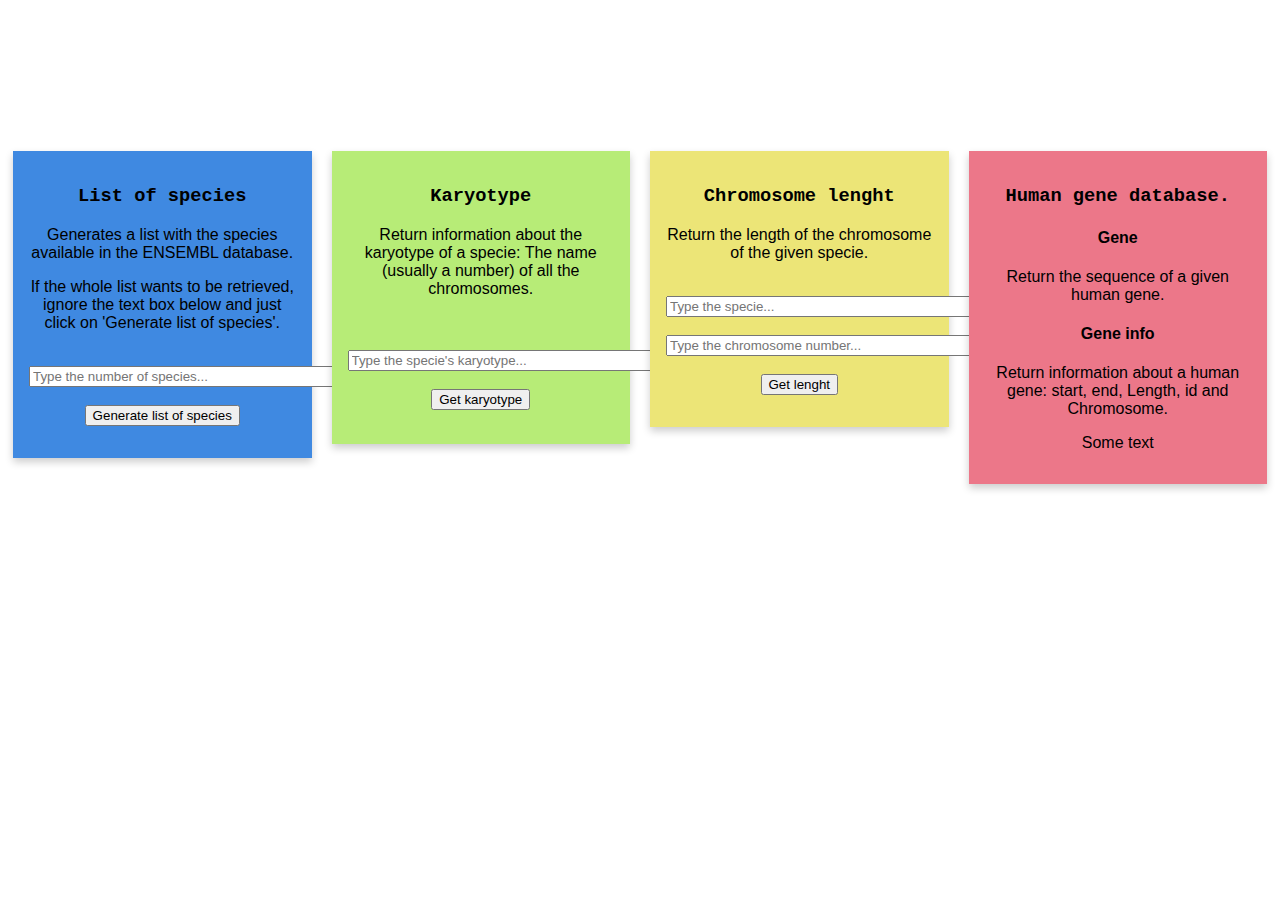
==== index.html @ e947f932 "Main page" ====
<!DOCTYPE html>
<html>
<head>
<meta name="viewport" content="width=device-width, initial-scale=1">
  <title>Data Retriever</title>
<style>
* {
  box-sizing: border-box;
}

html {
  background: url(https://wallpaperplay.com/walls/full/3/7/a/37709.jpg) no-repeat center center fixed;
  -webkit-background-size: cover;
  -moz-background-size: cover;
  -o-background-size: cover;
  background-size: cover;
}

body, html {
  font-family: Helvetica;
}

.column {
  float: left;
  width: 25%;
  padding: 0 10px;
}

.row {margin: 0 -5px;}

.row:after {
  content: "";
  display: table;
  clear: both;
}

@media screen and (max-width: 600px) {
  .column {
    width: 100%;
    display: block;
    margin-bottom: 20px;
  }
}

.card1:hover {
  box-shadow: 0 8px 16px 0 rgba(0,0,0,0.2);
}

.card1{
  box-shadow: 0 4px 8px 0 rgba(0, 0, 0, 0.2);
  padding: 16px;
  text-align: center;
  background-color: #3F89E1;
}
.card3{
  box-shadow: 0 4px 8px 0 rgba(0, 0, 0, 0.2);
  padding: 16px;
  text-align: center;
  background-color: #ECE577;
}
.card2{
  box-shadow: 0 4px 8px 0 rgba(0, 0, 0, 0.2);
  padding: 16px;
  text-align: center;
  background-color: #B7EC77;
}
.card4{
  box-shadow: 0 4px 8px 0 rgba(0, 0, 0, 0.2);
  padding: 16px;
  text-align: center;
  background-color: #EC7789;
}

h3 {
  font-family: courier;
  }

fieldset { border:2px solid #BEEDF5 }

</style>
</head>
<body>


<h1  style="color:white;font-size:250%;text-align:center;font-family:courier;font-weight:bold">ENSEMBL DATA RETRIEVER</h1>
<p style="color:white;font-size:100%;text-align:center;">Retrieve data from the Ensembl web database.</p>
</br>
<div class="row">
  <div class="column">
    <div class="card1">
      <h3>List of species</h3>
      <p>Generates a list with the species available in the ENSEMBL database.</p>
      <p>If the whole list wants to be retrieved, ignore the text box below and just click on 'Generate list of species'.</p>
      <p>
          <form action="listSpecies" method="get">
            <br><input type="search" name="limit" size="40" placeholder="Type the number of species..."/></br>
            <br><input type="submit" name="listSpecies" value="Generate list of species"/></br>
          </form>
      </p>
    </div>
  </div>

  <div class="column">
    <div class="card2">
      <h3>Karyotype</h3>
      <p>Return information about the karyotype of a specie: The name (usually a number) of all the chromosomes.</p><br>
        <form action="karyotype" method="get">
            <br><input type="search" name="limit" size="40" placeholder="Type the specie's karyotype..."/></br>
            <br><input type="submit" name="getkaryo" value="Get karyotype"/></br>
            </br>
          </form>
    </div>
  </div>

  <div class="column">
    <div class="card3">
      <h3>Chromosome lenght</h3>
      <p>Return the length of the chromosome of the given specie.</p>
      <p>
        <form action="chromosomeLength" method="get">
            <br><input type="search" name="limit" size="40" placeholder="Type the specie..."/></br>
            <br><input type="search" name="limit" size="40" placeholder="Type the chromosome number..."/></br>
            <br><input type="submit" name="getlenght" value="Get lenght"/></br>
          </form>
      </p>
    </div>
  </div>

  <div class="column">
    <div class="card4">
      <h3>Human gene database.</h3>
        <h4 font-weight="bold">Gene</h4>
        <p>Return the sequence of a given human gene.</p>
        <h4>Gene info</h4>
        <p>Return information about a human gene: start, end, Length, id and Chromosome.</p>
      <p>Some text</p>
    </div>
  </div>
</div>

</body>
</html>
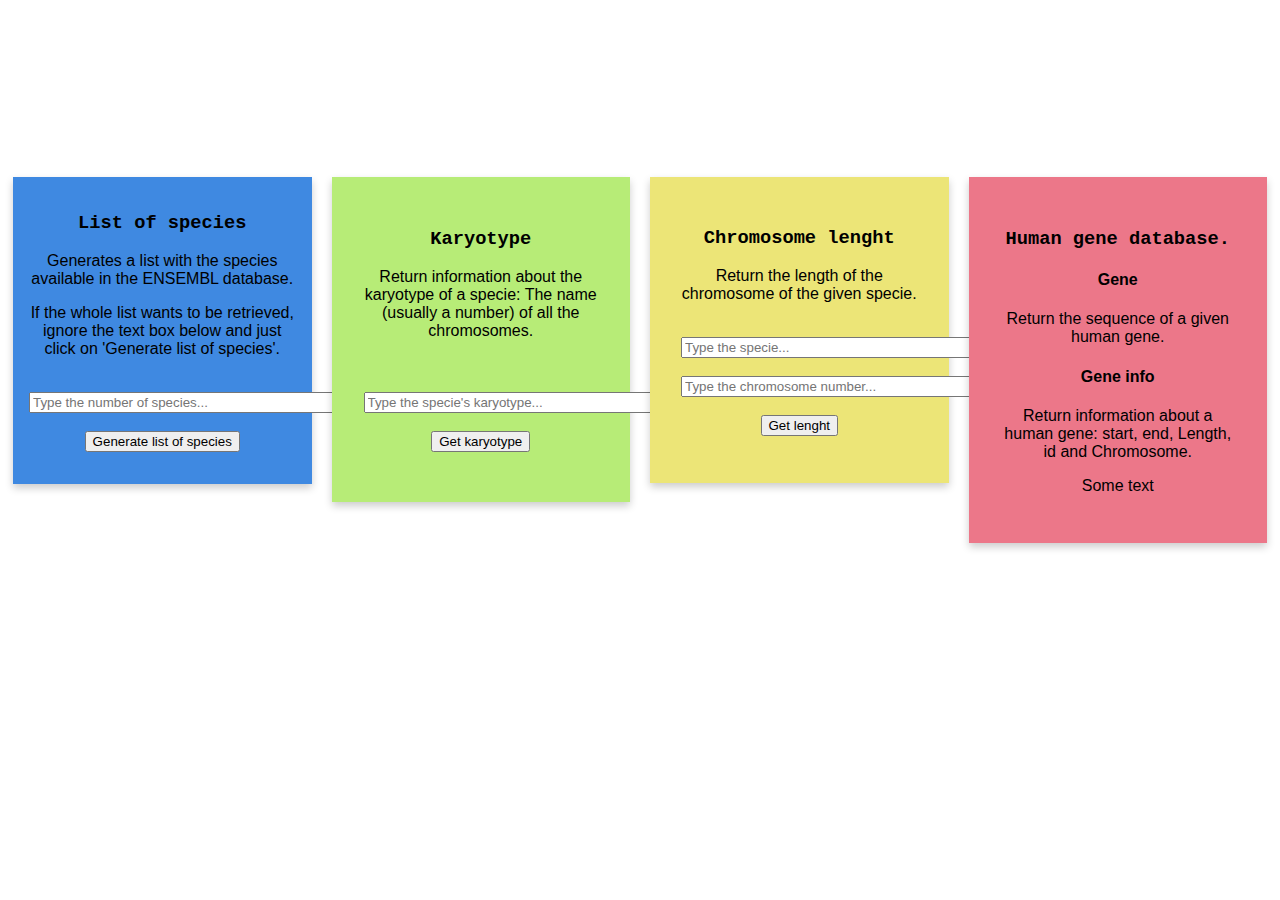
==== commit 6f788458: "Minor updates" ====
--- a/index.html
+++ b/index.html
@@ -9,7 +9,7 @@
 }
 
 html {
-  background: url(https://wallpaperplay.com/walls/full/3/7/a/37709.jpg) no-repeat center center fixed;
+  background: url(https://i.imgur.com/x1ENyh8.jpg) no-repeat center center fixed;
   -webkit-background-size: cover;
   -moz-background-size: cover;
   -o-background-size: cover;
@@ -54,19 +54,19 @@
 }
 .card3{
   box-shadow: 0 4px 8px 0 rgba(0, 0, 0, 0.2);
-  padding: 16px;
+  padding: 31px;
   text-align: center;
   background-color: #ECE577;
 }
 .card2{
   box-shadow: 0 4px 8px 0 rgba(0, 0, 0, 0.2);
-  padding: 16px;
+  padding: 32px;
   text-align: center;
   background-color: #B7EC77;
 }
 .card4{
   box-shadow: 0 4px 8px 0 rgba(0, 0, 0, 0.2);
-  padding: 16px;
+  padding: 32px;
   text-align: center;
   background-color: #EC7789;
 }
@@ -75,14 +75,13 @@
   font-family: courier;
   }
 
-fieldset { border:2px solid #BEEDF5 }
+
 
 </style>
 </head>
 <body>
 
-
-<h1  style="color:white;font-size:250%;text-align:center;font-family:courier;font-weight:bold">ENSEMBL DATA RETRIEVER</h1>
+<p style="color:white;font-size:250%;text-align:center;font-family:courier">ENSEMBL DATA RETRIEVER</p>
 <p style="color:white;font-size:100%;text-align:center;">Retrieve data from the Ensembl web database.</p>
 </br>
 <div class="row">
@@ -94,7 +93,7 @@
       <p>
           <form action="listSpecies" method="get">
             <br><input type="search" name="limit" size="40" placeholder="Type the number of species..."/></br>
-            <br><input type="submit" name="listSpecies" value="Generate list of species"/></br>
+            <br><input type="submit" value="Generate list of species"/></br>
           </form>
       </p>
     </div>
@@ -105,8 +104,8 @@
       <h3>Karyotype</h3>
       <p>Return information about the karyotype of a specie: The name (usually a number) of all the chromosomes.</p><br>
         <form action="karyotype" method="get">
-            <br><input type="search" name="limit" size="40" placeholder="Type the specie's karyotype..."/></br>
-            <br><input type="submit" name="getkaryo" value="Get karyotype"/></br>
+            <br><input required="required" type="search" name="specie" size="40" placeholder="Type the specie's karyotype..."/></br>
+            <br><input type="submit" value="Get karyotype"/></br>
             </br>
           </form>
     </div>
@@ -139,4 +138,4 @@
 </div>
 
 </body>
-</html>
+</html>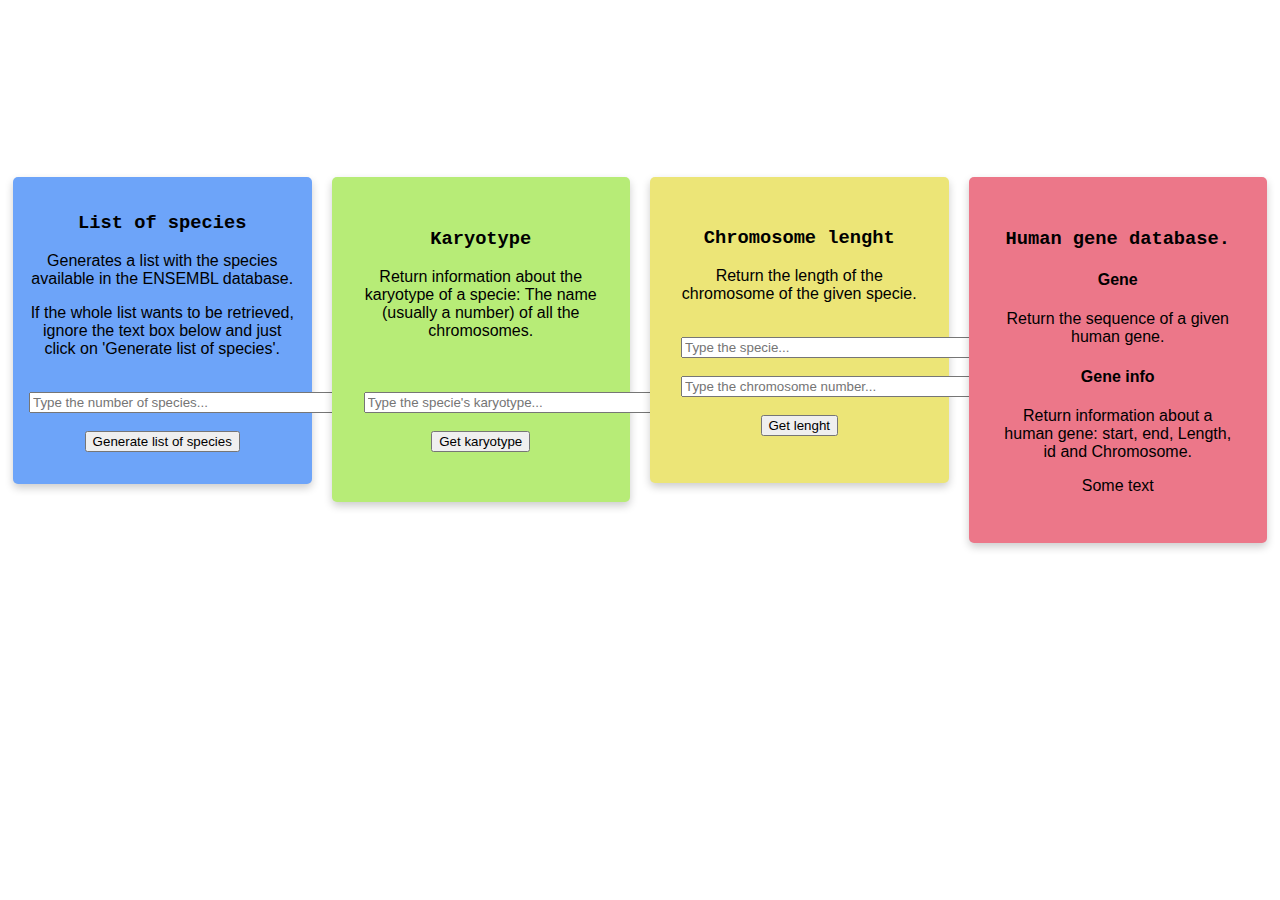
==== commit b7df3b5f: "Updates in design and added lenght in server." ====
--- a/index.html
+++ b/index.html
@@ -48,24 +48,28 @@
 
 .card1{
   box-shadow: 0 4px 8px 0 rgba(0, 0, 0, 0.2);
+  border-radius: 5px;
   padding: 16px;
   text-align: center;
-  background-color: #3F89E1;
+  background-color: #6da4f9;
 }
 .card3{
   box-shadow: 0 4px 8px 0 rgba(0, 0, 0, 0.2);
+  border-radius: 5px;
   padding: 31px;
   text-align: center;
   background-color: #ECE577;
 }
 .card2{
   box-shadow: 0 4px 8px 0 rgba(0, 0, 0, 0.2);
+  border-radius: 5px;
   padding: 32px;
   text-align: center;
   background-color: #B7EC77;
 }
 .card4{
   box-shadow: 0 4px 8px 0 rgba(0, 0, 0, 0.2);
+  border-radius: 5px;
   padding: 32px;
   text-align: center;
   background-color: #EC7789;
@@ -74,8 +78,6 @@
 h3 {
   font-family: courier;
   }
-
-
 
 </style>
 </head>
@@ -104,7 +106,7 @@
       <h3>Karyotype</h3>
       <p>Return information about the karyotype of a specie: The name (usually a number) of all the chromosomes.</p><br>
         <form action="karyotype" method="get">
-            <br><input required="required" type="search" name="specie" size="40" placeholder="Type the specie's karyotype..."/></br>
+            <br><input required type="search" name="specie" size="40" placeholder="Type the specie's karyotype..."/></br>
             <br><input type="submit" value="Get karyotype"/></br>
             </br>
           </form>
@@ -117,9 +119,9 @@
       <p>Return the length of the chromosome of the given specie.</p>
       <p>
         <form action="chromosomeLength" method="get">
-            <br><input type="search" name="limit" size="40" placeholder="Type the specie..."/></br>
-            <br><input type="search" name="limit" size="40" placeholder="Type the chromosome number..."/></br>
-            <br><input type="submit" name="getlenght" value="Get lenght"/></br>
+            <br><input required type="search" name="specie" size="40" placeholder="Type the specie..."/></br>
+            <br><input required type="search" name="chromosome" size="40" placeholder="Type the chromosome number..."/></br>
+            <br><input type="submit" value="Get lenght"/></br>
           </form>
       </p>
     </div>
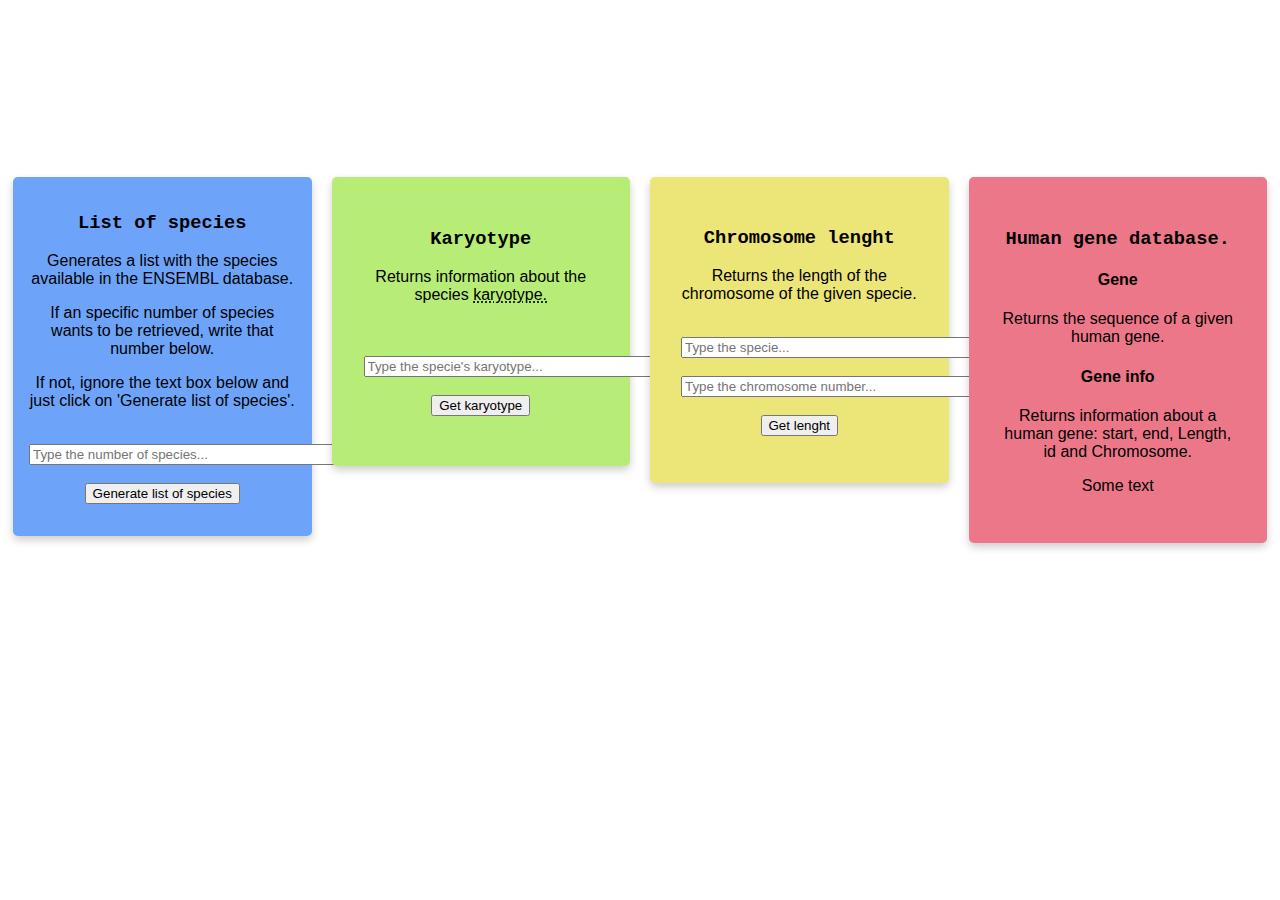
==== commit 4f82e3c5: "Minor updates" ====
--- a/index.html
+++ b/index.html
@@ -91,7 +91,8 @@
     <div class="card1">
       <h3>List of species</h3>
       <p>Generates a list with the species available in the ENSEMBL database.</p>
-      <p>If the whole list wants to be retrieved, ignore the text box below and just click on 'Generate list of species'.</p>
+      <p>If an specific number of species wants to be retrieved, write that number below.</p>
+      <p>If not, ignore the text box below and just click on 'Generate list of species'.</p>
       <p>
           <form action="listSpecies" method="get">
             <br><input type="search" name="limit" size="40" placeholder="Type the number of species..."/></br>
@@ -104,7 +105,7 @@
   <div class="column">
     <div class="card2">
       <h3>Karyotype</h3>
-      <p>Return information about the karyotype of a specie: The name (usually a number) of all the chromosomes.</p><br>
+      <p>Returns information about the species <acronym title="Number and visual appearance of the chromosomes in the cell nuclei of an organism or species">karyotype.</acronym></p><br>
         <form action="karyotype" method="get">
             <br><input required type="search" name="specie" size="40" placeholder="Type the specie's karyotype..."/></br>
             <br><input type="submit" value="Get karyotype"/></br>
@@ -116,7 +117,7 @@
   <div class="column">
     <div class="card3">
       <h3>Chromosome lenght</h3>
-      <p>Return the length of the chromosome of the given specie.</p>
+      <p>Returns the length of the chromosome of the given specie.</p>
       <p>
         <form action="chromosomeLength" method="get">
             <br><input required type="search" name="specie" size="40" placeholder="Type the specie..."/></br>
@@ -131,9 +132,9 @@
     <div class="card4">
       <h3>Human gene database.</h3>
         <h4 font-weight="bold">Gene</h4>
-        <p>Return the sequence of a given human gene.</p>
+        <p>Returns the sequence of a given human gene.</p>
         <h4>Gene info</h4>
-        <p>Return information about a human gene: start, end, Length, id and Chromosome.</p>
+        <p>Returns information about a human gene: start, end, Length, id and Chromosome.</p>
       <p>Some text</p>
     </div>
   </div>
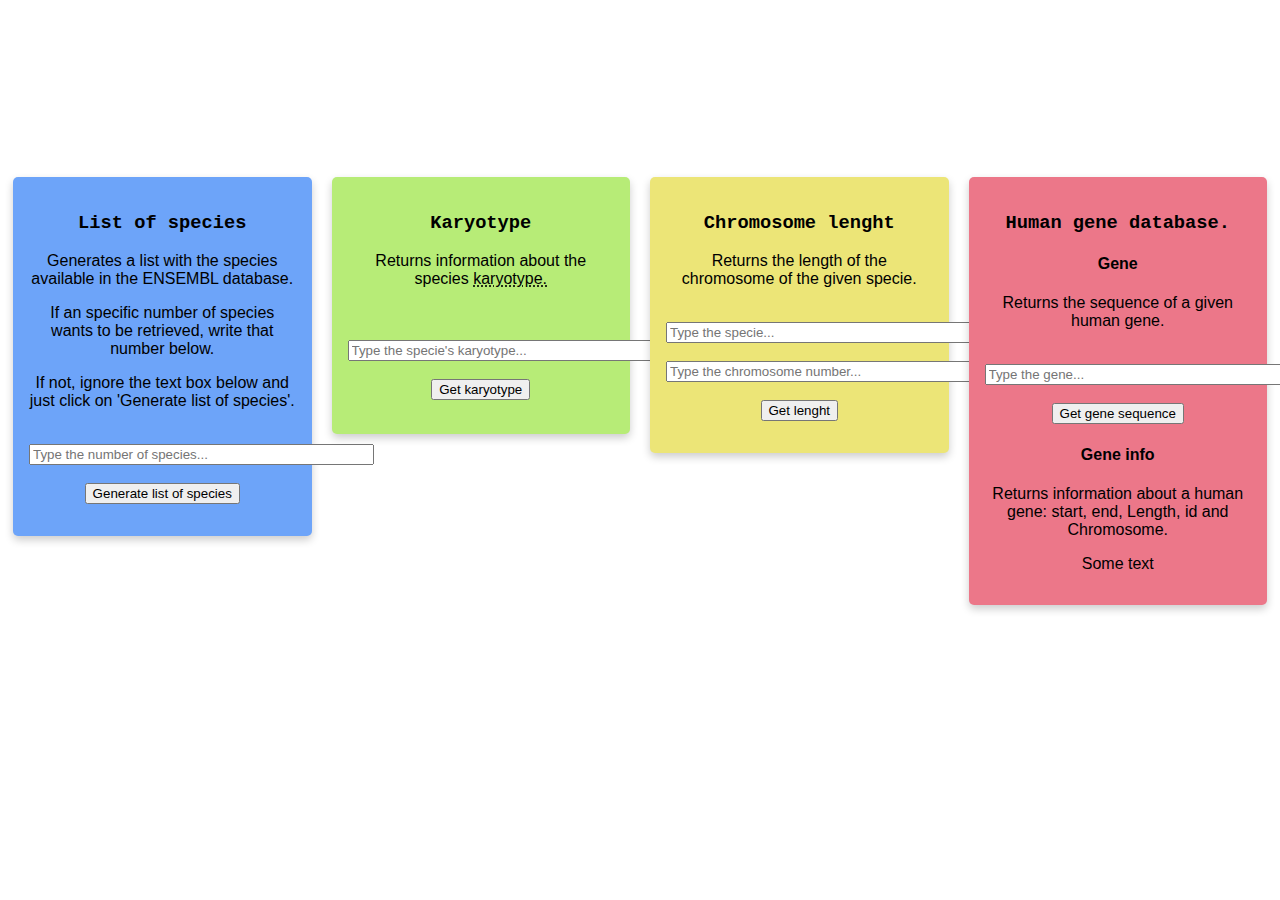
==== commit 8de03b7f: "Added geneseq" ====
--- a/index.html
+++ b/index.html
@@ -2,7 +2,7 @@
 <html>
 <head>
 <meta name="viewport" content="width=device-width, initial-scale=1">
-  <title>Data Retriever</title>
+  <title>Ensembl Data Retriever</title>
 <style>
 * {
   box-sizing: border-box;
@@ -56,21 +56,21 @@
 .card3{
   box-shadow: 0 4px 8px 0 rgba(0, 0, 0, 0.2);
   border-radius: 5px;
-  padding: 31px;
+  padding: 16px;
   text-align: center;
   background-color: #ECE577;
 }
 .card2{
   box-shadow: 0 4px 8px 0 rgba(0, 0, 0, 0.2);
   border-radius: 5px;
-  padding: 32px;
+  padding: 16px;
   text-align: center;
   background-color: #B7EC77;
 }
 .card4{
   box-shadow: 0 4px 8px 0 rgba(0, 0, 0, 0.2);
   border-radius: 5px;
-  padding: 32px;
+  padding: 16px;
   text-align: center;
   background-color: #EC7789;
 }
@@ -84,7 +84,7 @@
 <body>
 
 <p style="color:white;font-size:250%;text-align:center;font-family:courier">ENSEMBL DATA RETRIEVER</p>
-<p style="color:white;font-size:100%;text-align:center;">Retrieve data from the Ensembl web database.</p>
+<p style="color:white;font-size:100%;text-align:center;">Retrieve data from the Ensembl web database by performing the available operations below.</p>
 </br>
 <div class="row">
   <div class="column">
@@ -133,6 +133,10 @@
       <h3>Human gene database.</h3>
         <h4 font-weight="bold">Gene</h4>
         <p>Returns the sequence of a given human gene.</p>
+          <form action="geneSeq" method="get">
+            <br><input required type="search" name="geneSeq" size="40" placeholder="Type the gene..."/></br>
+            <br><input type="submit" value="Get gene sequence"/></br>
+          </form>
         <h4>Gene info</h4>
         <p>Returns information about a human gene: start, end, Length, id and Chromosome.</p>
       <p>Some text</p>
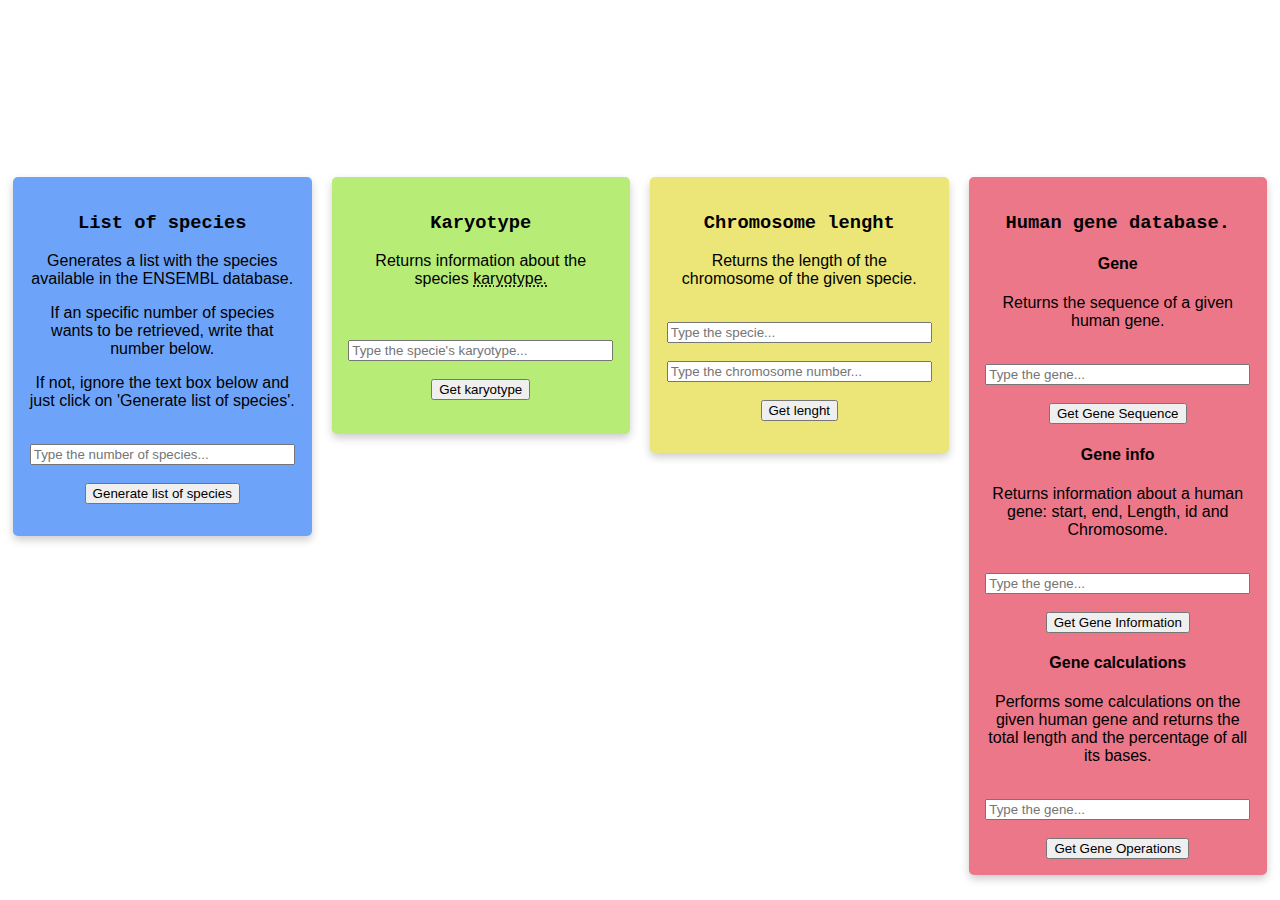
==== commit 3125f7a3: "Added some medium difficulty forms" ====
--- a/index.html
+++ b/index.html
@@ -95,7 +95,7 @@
       <p>If not, ignore the text box below and just click on 'Generate list of species'.</p>
       <p>
           <form action="listSpecies" method="get">
-            <br><input type="search" name="limit" size="40" placeholder="Type the number of species..."/></br>
+            <br><input type="search" name="limit" size="30" placeholder="Type the number of species..."/></br>
             <br><input type="submit" value="Generate list of species"/></br>
           </form>
       </p>
@@ -107,7 +107,7 @@
       <h3>Karyotype</h3>
       <p>Returns information about the species <acronym title="Number and visual appearance of the chromosomes in the cell nuclei of an organism or species">karyotype.</acronym></p><br>
         <form action="karyotype" method="get">
-            <br><input required type="search" name="specie" size="40" placeholder="Type the specie's karyotype..."/></br>
+            <br><input required type="search" name="specie" size="30" placeholder="Type the specie's karyotype..."/></br>
             <br><input type="submit" value="Get karyotype"/></br>
             </br>
           </form>
@@ -120,8 +120,8 @@
       <p>Returns the length of the chromosome of the given specie.</p>
       <p>
         <form action="chromosomeLength" method="get">
-            <br><input required type="search" name="specie" size="40" placeholder="Type the specie..."/></br>
-            <br><input required type="search" name="chromosome" size="40" placeholder="Type the chromosome number..."/></br>
+            <br><input required type="search" name="specie" size="30" placeholder="Type the specie..."/></br>
+            <br><input required type="search" name="chromo" size="30" placeholder="Type the chromosome number..."/></br>
             <br><input type="submit" value="Get lenght"/></br>
           </form>
       </p>
@@ -131,15 +131,25 @@
   <div class="column">
     <div class="card4">
       <h3>Human gene database.</h3>
-        <h4 font-weight="bold">Gene</h4>
+        <h4>Gene</h4>
         <p>Returns the sequence of a given human gene.</p>
           <form action="geneSeq" method="get">
-            <br><input required type="search" name="geneSeq" size="40" placeholder="Type the gene..."/></br>
-            <br><input type="submit" value="Get gene sequence"/></br>
+            <br><input required type="search" name="gene" size="30" placeholder="Type the gene..."/></br>
+            <br><input type="submit" value="Get Gene Sequence"/></br>
           </form>
-        <h4>Gene info</h4>
+      <h4>Gene info</h4>
         <p>Returns information about a human gene: start, end, Length, id and Chromosome.</p>
-      <p>Some text</p>
+          <form action="geneInfo" method="get">
+            <br><input required type="search" name="gene" size="30" placeholder="Type the gene..."/></br>
+            <br><input type="submit" value="Get Gene Information"/></br>
+          </form>
+      <h4>Gene calculations</h4>
+        <p>Performs some calculations on the given human gene and returns the total length and the percentage of all its bases.</p>
+          <form action="geneCalc" method="get">
+            <br><input required type="search" name="gene" size="30" placeholder="Type the gene..."/></br>
+            <br><input type="submit" value="Get Gene Operations"/></br>
+          </form>
+
     </div>
   </div>
 </div>
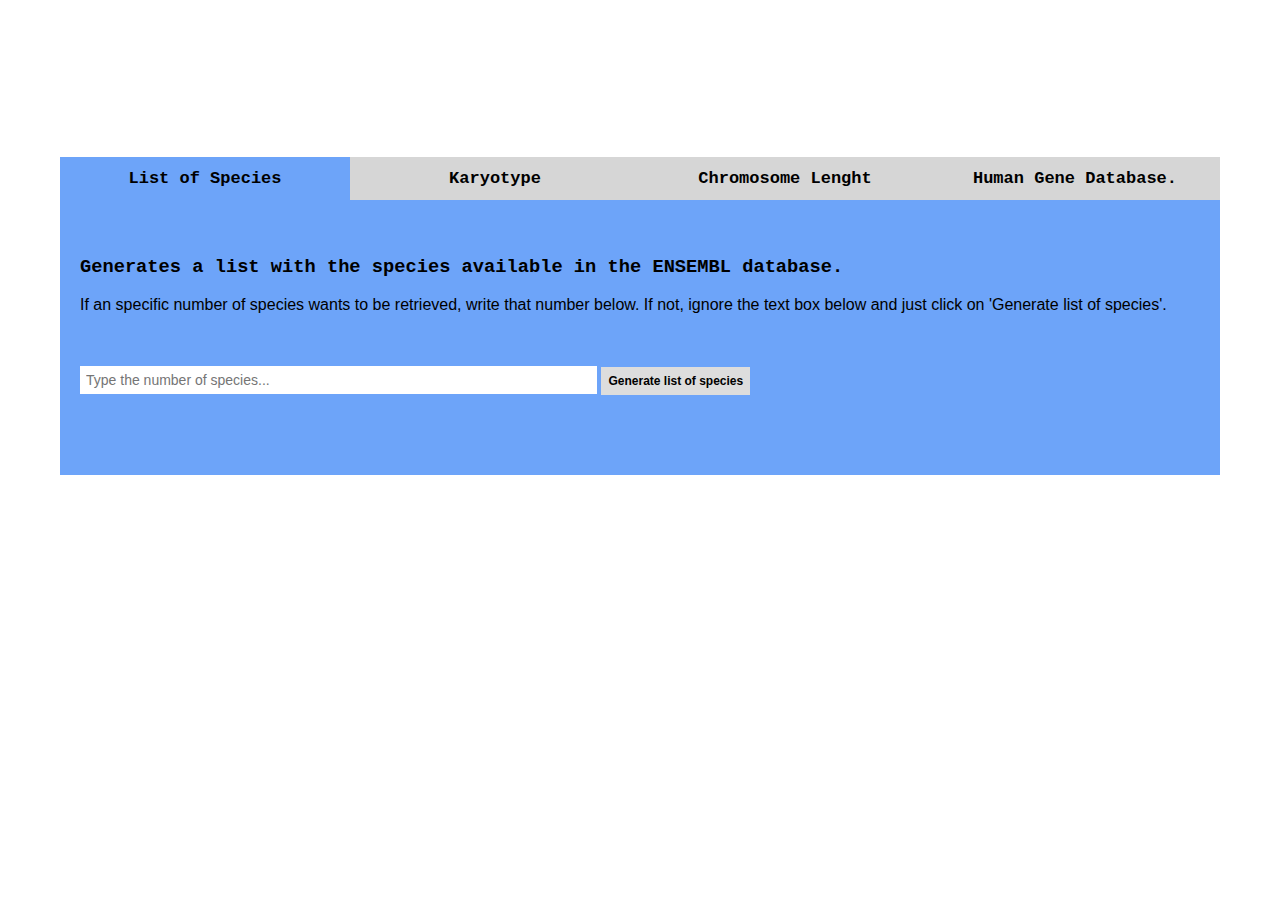
==== commit 2ef2a56b: "Major design changes." ====
--- a/index.html
+++ b/index.html
@@ -1,12 +1,11 @@
 <!DOCTYPE html>
 <html>
 <head>
-<meta name="viewport" content="width=device-width, initial-scale=1">
-  <title>Ensembl Data Retriever</title>
+    <meta name="viewport" content="width=device-width, initial-scale=1">
+    <title>Ensembl Data Retriever</title>
+</head>
 <style>
-* {
-  box-sizing: border-box;
-}
+* {box-sizing: border-box}
 
 html {
   background: url(https://i.imgur.com/x1ENyh8.jpg) no-repeat center center fixed;
@@ -16,143 +15,153 @@
   background-size: cover;
 }
 
+input[type=submit] {
+  font-weight: bold;
+  padding: 7px;
+  margin-right: 16px;
+  background: #ddd;
+  font-size: 12px;
+  border: none;
+  cursor: pointer;
+}
+
+input[type=search] {
+  padding: 6px;
+  border: none;
+  font-size: 14px;
+}
+
 body, html {
+  margin: 30px;
   font-family: Helvetica;
 }
 
-.column {
+.tablink {
+  font-family: Courier;
+  font-weight:bold;
+  background-color: #d6d6d6;
+  color: black;
   float: left;
+  border: none;
+  outline: none;
+  cursor: pointer;
+  padding: 12px 16px;
+  font-size: 17px;
   width: 25%;
-  padding: 0 10px;
 }
 
-.row {margin: 0 -5px;}
-
-.row:after {
-  content: "";
-  display: table;
-  clear: both;
+.tablink:hover {
+  background-color: #999;
 }
 
-@media screen and (max-width: 600px) {
-  .column {
-    width: 100%;
-    display: block;
-    margin-bottom: 20px;
-  }
+.tabcontent {
+  color: black;
+  display: none;
+  padding: 80px 20px;
 }
 
-.card1:hover {
-  box-shadow: 0 8px 16px 0 rgba(0,0,0,0.2);
+p {
+    font-family: Helvetica;
+    }
+
+h3 {
+  font-family: Courier;
+  }
+
+#list {background-color: #6da4f9;}
+#karyo {background-color: #B7EC77;}
+#chromo {background-color: #ECE577;}
+#human {background-color: #EC7789;}
+
+</style>
+<body>
+<h1 style="color:white;font-family:courier">ENSEMBL DATA RETRIEVER</h1>
+<p style="color:white;font-size:110%">Retrieve data from the Ensembl web database by performing the available operations below.</p>
+<button class="tablink" onclick="openPage('list', this, '#6da4f9')" id="defaultOpen">List of Species</button>
+<button class="tablink" onclick="openPage('karyo', this, '#B7EC77')">Karyotype</button>
+<button class="tablink" onclick="openPage('chromo', this, '#ECE577')">Chromosome Lenght</button>
+<button class="tablink" onclick="openPage('human', this, '#EC7789')">Human Gene Database.</button>
+
+<div id="list" class="tabcontent">
+        <h3>Generates a list with the species available in the ENSEMBL database.</h3>
+        <p>If an specific number of species wants to be retrieved, write that number below. If not, ignore the text box below and just click on 'Generate list of species'.</p>
+        <br>
+        <form action="listSpecies" method="get">
+            <br><input type="search" name="limit" size="60" placeholder="Type the number of species..."/>
+            <input type="submit" value="Generate list of species"/>
+        </form>
+</div>
+
+<div id="karyo" class="tabcontent">
+      <h3>Karyotype</h3>
+      <p>Returns information about the species <acronym title="Number and visual appearance of the chromosomes in the cell nuclei of an organism or species">karyotype.</acronym></p>
+      <br>
+      <form action="karyotype" method="get">
+          <input required type="search" name="specie" size="30" placeholder="Type the specie's karyotype..."/>
+          <input type="submit" value="Get karyotype"/>
+      </form>
+</div>
+
+<div id="chromo" class="tabcontent">
+      <h3>Chromosome lenght</h3>
+      <p>Returns the length of the chromosome of the given specie.</p>
+      <br>
+      <form action="chromosomeLength" method="get">
+           <input required type="search" name="specie" size="40" placeholder="Type the specie..."/>
+           <input required type="search" name="chromo" size="30" placeholder="Type the chromosome number..."/>
+           <input type="submit" value="Get lenght"/>
+      </form>
+
+</div>
+
+<div id="human" class="tabcontent">
+        <h3>Gene Sequence</h3>
+        <p>Returns the sequence of a given human gene.</p>
+          <form action="geneSeq" method="get">
+            <input required type="search" name="gene" size="30" placeholder="Type the gene..."/>
+            <input type="submit" value="Get Gene Sequence"/>
+          </form>
+      <h3>Gene Information</h3>
+        <p>Returns information about a human gene: start, end, Length, id and Chromosome.</p>
+          <form action="geneInfo" method="get">
+            <input required type="search" name="gene" size="30" placeholder="Type the gene..."/>
+            <input type="submit" value="Get Gene Information"/>
+          </form>
+      <h3>Gene calculations</h3>
+        <p>Performs some calculations on the given human gene and returns the total length and the percentage of all its bases.</p>
+          <form action="geneCalc" method="get">
+            <input required type="search" name="gene" size="30" placeholder="Type the gene..."/>
+            <input type="submit" value="Get Gene Operations"/>
+          </form>
+          <br>
+      <h3>Gene List</h3>
+        <p>Return the names of the genes located in the chromosome "chromo" from the start to end positions.</p>
+          <form action="geneCalc" method="get">
+            <input required type="search" name="chromo" size="30" placeholder="Type the chromosome..."/>
+            <input required type="search" name="start" size="30" placeholder="Type the start..."/>
+            <input required type="search" name="end" size="30" placeholder="Type the end..."/>
+            <input type="submit" value="Get Chromosome List"/>
+          </form>
+</div>
+
+<script>
+function openPage(pageName,elmnt,color) {
+  var i, tabcontent, tablinks;
+  tabcontent = document.getElementsByClassName("tabcontent");
+  for (i = 0; i < tabcontent.length; i++) {
+    tabcontent[i].style.display = "none";
+  }
+  tablinks = document.getElementsByClassName("tablink");
+  for (i = 0; i < tablinks.length; i++) {
+    tablinks[i].style.backgroundColor = "";
+  }
+  document.getElementById(pageName).style.display = "block";
+  elmnt.style.backgroundColor = color;
 }
 
-.card1{
-  box-shadow: 0 4px 8px 0 rgba(0, 0, 0, 0.2);
-  border-radius: 5px;
-  padding: 16px;
-  text-align: center;
-  background-color: #6da4f9;
-}
-.card3{
-  box-shadow: 0 4px 8px 0 rgba(0, 0, 0, 0.2);
-  border-radius: 5px;
-  padding: 16px;
-  text-align: center;
-  background-color: #ECE577;
-}
-.card2{
-  box-shadow: 0 4px 8px 0 rgba(0, 0, 0, 0.2);
-  border-radius: 5px;
-  padding: 16px;
-  text-align: center;
-  background-color: #B7EC77;
-}
-.card4{
-  box-shadow: 0 4px 8px 0 rgba(0, 0, 0, 0.2);
-  border-radius: 5px;
-  padding: 16px;
-  text-align: center;
-  background-color: #EC7789;
-}
-
-h3 {
-  font-family: courier;
-  }
-
-</style>
-</head>
-<body>
-
-<p style="color:white;font-size:250%;text-align:center;font-family:courier">ENSEMBL DATA RETRIEVER</p>
-<p style="color:white;font-size:100%;text-align:center;">Retrieve data from the Ensembl web database by performing the available operations below.</p>
-</br>
-<div class="row">
-  <div class="column">
-    <div class="card1">
-      <h3>List of species</h3>
-      <p>Generates a list with the species available in the ENSEMBL database.</p>
-      <p>If an specific number of species wants to be retrieved, write that number below.</p>
-      <p>If not, ignore the text box below and just click on 'Generate list of species'.</p>
-      <p>
-          <form action="listSpecies" method="get">
-            <br><input type="search" name="limit" size="30" placeholder="Type the number of species..."/></br>
-            <br><input type="submit" value="Generate list of species"/></br>
-          </form>
-      </p>
-    </div>
-  </div>
-
-  <div class="column">
-    <div class="card2">
-      <h3>Karyotype</h3>
-      <p>Returns information about the species <acronym title="Number and visual appearance of the chromosomes in the cell nuclei of an organism or species">karyotype.</acronym></p><br>
-        <form action="karyotype" method="get">
-            <br><input required type="search" name="specie" size="30" placeholder="Type the specie's karyotype..."/></br>
-            <br><input type="submit" value="Get karyotype"/></br>
-            </br>
-          </form>
-    </div>
-  </div>
-
-  <div class="column">
-    <div class="card3">
-      <h3>Chromosome lenght</h3>
-      <p>Returns the length of the chromosome of the given specie.</p>
-      <p>
-        <form action="chromosomeLength" method="get">
-            <br><input required type="search" name="specie" size="30" placeholder="Type the specie..."/></br>
-            <br><input required type="search" name="chromo" size="30" placeholder="Type the chromosome number..."/></br>
-            <br><input type="submit" value="Get lenght"/></br>
-          </form>
-      </p>
-    </div>
-  </div>
-
-  <div class="column">
-    <div class="card4">
-      <h3>Human gene database.</h3>
-        <h4>Gene</h4>
-        <p>Returns the sequence of a given human gene.</p>
-          <form action="geneSeq" method="get">
-            <br><input required type="search" name="gene" size="30" placeholder="Type the gene..."/></br>
-            <br><input type="submit" value="Get Gene Sequence"/></br>
-          </form>
-      <h4>Gene info</h4>
-        <p>Returns information about a human gene: start, end, Length, id and Chromosome.</p>
-          <form action="geneInfo" method="get">
-            <br><input required type="search" name="gene" size="30" placeholder="Type the gene..."/></br>
-            <br><input type="submit" value="Get Gene Information"/></br>
-          </form>
-      <h4>Gene calculations</h4>
-        <p>Performs some calculations on the given human gene and returns the total length and the percentage of all its bases.</p>
-          <form action="geneCalc" method="get">
-            <br><input required type="search" name="gene" size="30" placeholder="Type the gene..."/></br>
-            <br><input type="submit" value="Get Gene Operations"/></br>
-          </form>
-
-    </div>
-  </div>
-</div>
+// Get the element with id="defaultOpen" and click on it
+document.getElementById("defaultOpen").click();
+</script>
 
 </body>
 </html>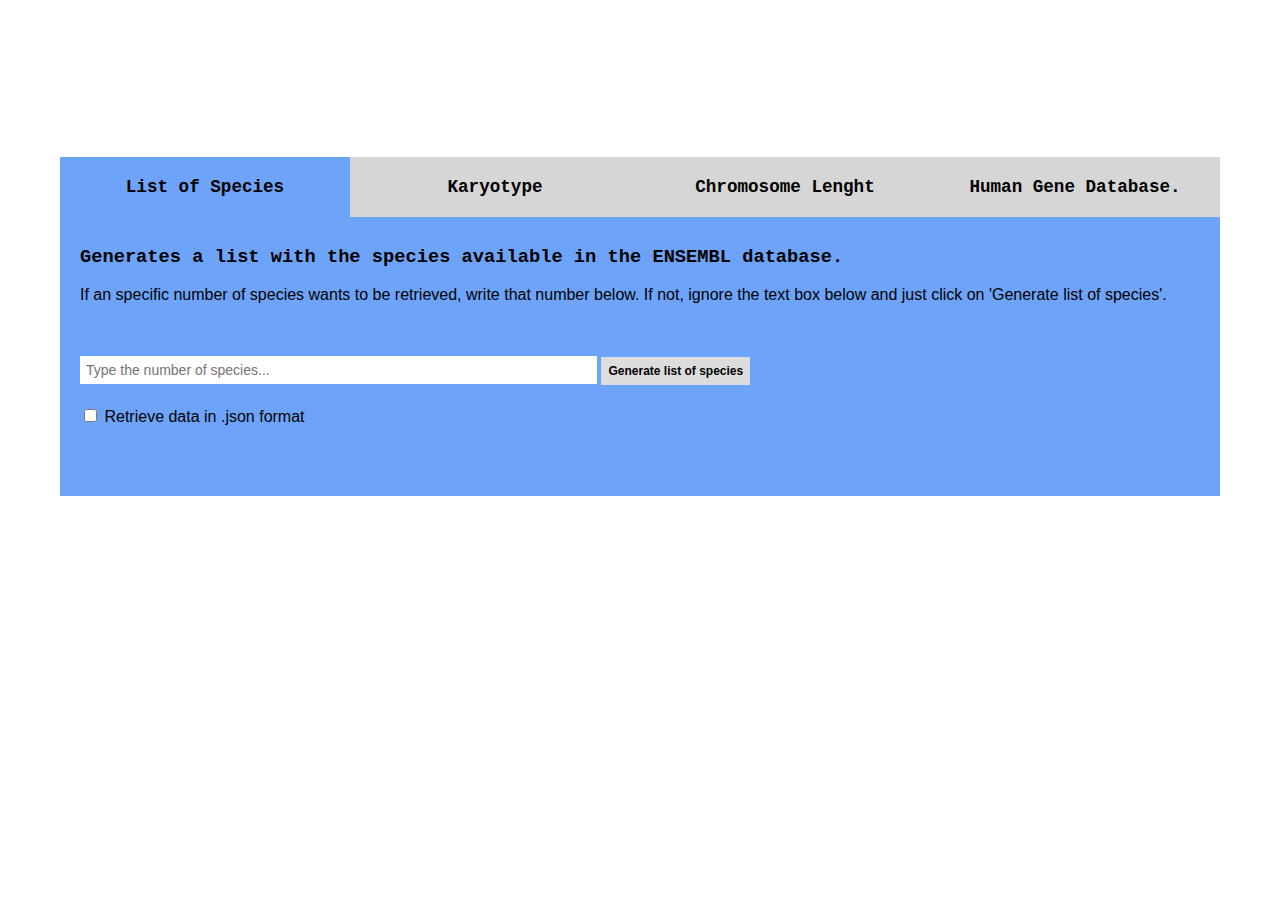
==== commit cbba823b: "Added advanced level for karyotype" ====
--- a/index.html
+++ b/index.html
@@ -8,7 +8,7 @@
 * {box-sizing: border-box}
 
 html {
-  background: url(https://i.imgur.com/x1ENyh8.jpg) no-repeat center center fixed;
+  background: url(https://i.imgur.com/dULNVat.jpg) no-repeat center center fixed;
   -webkit-background-size: cover;
   -moz-background-size: cover;
   -o-background-size: cover;
@@ -29,6 +29,7 @@
   padding: 6px;
   border: none;
   font-size: 14px;
+  margin-bottom: 4px;
 }
 
 body, html {
@@ -46,8 +47,9 @@
   outline: none;
   cursor: pointer;
   padding: 12px 16px;
-  font-size: 17px;
+  font-size: 1.1em;
   width: 25%;
+  height: 60px;
 }
 
 .tablink:hover {
@@ -57,7 +59,7 @@
 .tabcontent {
   color: black;
   display: none;
-  padding: 80px 20px;
+  padding: 70px 20px;
 }
 
 p {
@@ -89,27 +91,31 @@
         <form action="listSpecies" method="get">
             <br><input type="search" name="limit" size="60" placeholder="Type the number of species..."/>
             <input type="submit" value="Generate list of species"/>
+            <br>
+            <br><input type="checkbox" name ="json" value="1" /> Retrieve data in .json format
         </form>
 </div>
 
 <div id="karyo" class="tabcontent">
-      <h3>Karyotype</h3>
-      <p>Returns information about the species <acronym title="Number and visual appearance of the chromosomes in the cell nuclei of an organism or species">karyotype.</acronym></p>
+      <h3>Returns information about the species <acronym title="Number and visual appearance of the chromosomes in the cell nuclei of an organism or species">karyotype.</acronym></h3>
       <br>
       <form action="karyotype" method="get">
           <input required type="search" name="specie" size="30" placeholder="Type the specie's karyotype..."/>
           <input type="submit" value="Get karyotype"/>
+          <br>
+          <br><input type="checkbox" name ="json" value="1" /> Retrieve data in .json format
       </form>
 </div>
 
 <div id="chromo" class="tabcontent">
-      <h3>Chromosome lenght</h3>
-      <p>Returns the length of the chromosome of the given specie.</p>
+      <h3>Returns the length of the chromosome of the given specie.</h3>
       <br>
       <form action="chromosomeLength" method="get">
            <input required type="search" name="specie" size="40" placeholder="Type the specie..."/>
            <input required type="search" name="chromo" size="30" placeholder="Type the chromosome number..."/>
            <input type="submit" value="Get lenght"/>
+           <br>
+           <br><input type="checkbox" name ="json" value="1" /> Retrieve data in .json format
       </form>
 
 </div>
@@ -135,8 +141,8 @@
           </form>
           <br>
       <h3>Gene List</h3>
-        <p>Return the names of the genes located in the chromosome "chromo" from the start to end positions.</p>
-          <form action="geneCalc" method="get">
+        <p>Return the names of the genes located in the introduced chromosome from the start to end positions.</p>
+          <form action="geneList" method="get">
             <input required type="search" name="chromo" size="30" placeholder="Type the chromosome..."/>
             <input required type="search" name="start" size="30" placeholder="Type the start..."/>
             <input required type="search" name="end" size="30" placeholder="Type the end..."/>
